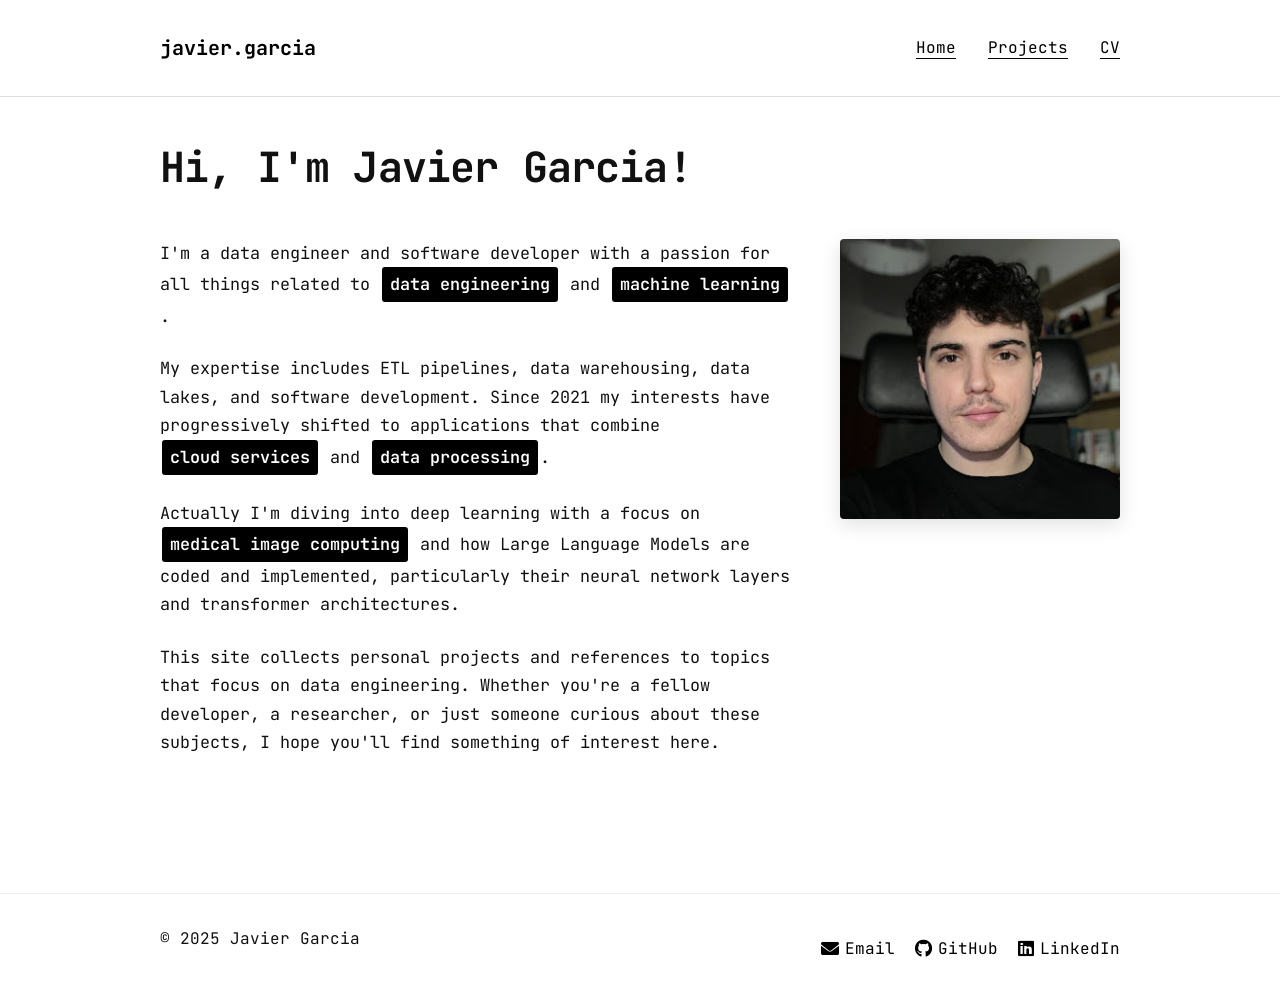
==== index.html @ fea22f30 "upgrades" ====
<!DOCTYPE html>
<html lang="en">
<head>
   <meta charset="UTF-8">
   <meta name="viewport" content="width=device-width, initial-scale=1.0">
   <title>Javier Garcia | Data Engineer & Developer</title>
   <link rel="stylesheet" href="styles.css">
   <link rel="stylesheet" href="https://cdnjs.cloudflare.com/ajax/libs/font-awesome/6.0.0-beta3/css/all.min.css">
   <link rel="preconnect" href="https://fonts.googleapis.com">
   <link rel="preconnect" href="https://fonts.gstatic.com" crossorigin>
   <link rel="icon" type="image/x-icon" href="favicon.ico">
   <link href="https://fonts.googleapis.com/css2?family=JetBrains+Mono:wght@400;700&display=swap" rel="stylesheet">
</head>
<body>
   <header>
       <div class="container">
           <div class="logo">
               <a href="index.html">javier.garcia</a>
           </div>
           <nav>
               <ul>
                   <li><a href="index.html">Home</a></li>
                   <li><a href="projects.html">Projects</a></li>
                   <li><a href="assets/JavierGarcia_CV.pdf">CV</a></li>
               </ul>
           </nav>
       </div>
   </header>
   
   <main>
      <div class="container">
         <section class="intro">
            <h1>Hi, I'm Javier Garcia!</h1>
            
            <div class="profile">
               <div class="profile-content">
                  <p>
                     I'm a data engineer and software developer with a 
                     passion for all things related to <span class="highlight">data 
                     engineering</span> and <span class="highlight">machine learning</span>.
                  </p>
                  
                  <p>
                     My expertise includes ETL pipelines, data 
                     warehousing, data lakes, and software development.
                     Since 2021 my interests have progressively
                     shifted to applications that combine <span class="highlight">cloud
                     services</span> and <span class="highlight">data processing</span>.
                  </p>
                  
                  <p>
                     Actually I'm diving into deep learning with a
                     focus on <span class="highlight">medical image computing</span> and how Large
                     Language Models are coded and implemented,
                     particularly their neural network layers and
                     transformer architectures.
                  </p>
                  
                  <p>
                     This site collects personal projects and
                     references to topics that focus on data
                     engineering. Whether you're a fellow developer, a
                     researcher, or just someone curious about these
                     subjects, I hope you'll find something of
                     interest here.
                  </p>
               </div>
               
               <div class="profile-image">
                  <img src="assets/img/unnamed.jpg" alt="Javier Garcia">
               </div>
            </div>
         </section>
      </div>
   </main>
   
   <footer>
       <div class="container">
           <div class="copyright">
               <p>&copy; 2025 Javier Garcia</p>
           </div>
           <div class="links">
               <a href="mailto:javiggv99@gmail.com"><i class="fa-solid fa-envelope"></i> Email</a>
               <a href="https://github.com/drtey" target="_blank"><i class="fab fa-github"></i> GitHub</a>
               <a href="https://linkedin.com/in/javi-gg" target="_blank"><i class="fab fa-linkedin"></i> LinkedIn</a>
           </div>
       </div>
   </footer>
</body>
</html>
---- styles.css ----
/* Core reset and typography */
* {
  margin: 0;
  padding: 0;
  box-sizing: border-box;
}

body {
  font-family: 'JetBrains Mono', monospace;
  line-height: 1.6;
  color: #111;
  background-color: #fff;
  min-height: 100vh;
  display: flex;
  flex-direction: column;
}

/* Layout containers */
.container {
  width: 90%;
  max-width: 1000px;
  margin: 0 auto;
  padding: 0 20px;
}

/* Header */
header {
  padding: 2rem 0;
  border-bottom: 1px solid #ddd;
}

header .container {
  display: flex;
  justify-content: space-between;
  align-items: center;
}

.logo a {
  font-size: 1.25rem;
  font-weight: 700;
  color: #000;
  text-decoration: none;
  border-bottom: none;
}

nav ul {
  display: flex;
  list-style: none;
  gap: 2rem;
}

/* Main content */
main {
  padding: 3rem 0;
  flex-grow: 1;
}

/* Typography */
h1 {
  font-size: 2.6rem;
  margin-bottom: 1.5rem;
  font-weight: 700;
  line-height: 1.1;
  letter-spacing: -0.02em;
}

h2 {
  font-size: 1.5rem;
  font-weight: 600;
  margin: 1.5rem 0 0.75rem;
  line-height: 1.3;
}

p {
  margin-bottom: 1.2rem;
}

a {
  color: #000;
  text-decoration: none;
  border-bottom: 1px solid #000;
}

a:hover {
  background-color: #f0f0f0;
}

/* Profile section */
.profile {
  display: flex;
  justify-content: space-between;
  align-items: flex-start;
  margin: 3rem 0 4rem;
  gap: 3rem;
}

.profile-content {
  flex: 1;
}

.profile-content p {
  margin-bottom: 1.5rem;
  font-size: 1.05rem;
  line-height: 1.7;
  max-width: 42rem;
}

.profile-image {
  width: 280px;
  height: 280px;
  border-radius: 4px;
  overflow: hidden;
  box-shadow: 0 6px 20px rgba(0,0,0,0.12);
  transition: all 0.3s ease;
}

.profile-image img {
  width: 100%;
  height: 100%;
  object-fit: cover;
}

/* Highlight elements */
.highlight {
  background: #000;
  color: #fff;
  padding: 3px 8px;
  font-weight: 600;
  border-radius: 3px;
  margin: 0 2px;
  display: inline-block;
  transition: all 0.2s ease;
}

/* Buttons */
.button {
  display: inline-block;
  padding: 10px 20px;
  background-color: #000;
  color: #fff;
  border: 1px solid #000;
  text-decoration: none;
  font-size: 14px;
  margin-right: 10px;
  transition: all 0.2s ease;
}

.button:hover {
  background-color: #333;
}

.button.secondary {
  background-color: #fff;
  color: #000;
}

.button.secondary:hover {
  background-color: #f5f5f5;
}

footer {
  padding: 2rem 0;
  border-top: 1px solid #eee;
  margin-top: auto;
  width: 100%;
  background-color: #fff;
}

footer .container {
  display: flex;
  justify-content: space-between;
  align-items: center;
}

footer .links {
  display: flex;
  gap: 20px;
}

footer .links a {
  display: flex;
  align-items: center;
  gap: 6px;
  border-bottom: none;
}

footer .links i {
  font-size: 18px;
}

/* Code blocks */
.code-block {
  background-color: #0a0e14;
  border-radius: 5px;
  margin: 20px 0;
  position: relative;
}

.code-block pre {
  padding: 15px;
  overflow-x: auto;
  color: #e6e6e6;
  font-family: 'JetBrains Mono', monospace;
  font-size: 14px;
}

.code-header {
  display: flex;
  justify-content: space-between;
  align-items: center;
  padding: 8px 15px;
  background-color: #141820;
  border-top-left-radius: 5px;
  border-top-right-radius: 5px;
  font-size: 14px;
  color: #a0a0a0;
}

.copy-button {
  background: transparent;
  border: none;
  color: #a0a0a0;
  cursor: pointer;
  padding: 2px 8px;
  font-size: 12px;
  border: 1px solid #2a2e35;
  border-radius: 3px;
  transition: all 0.2s ease;
}

.copy-button:hover {
  background: #2a2e35;
  color: #fff;
}

/* Syntax highlighting colors */
.comment { color: #608b4e; }
.keyword { color: #569cd6; }
.string { color: #ce9178; }
.number { color: #b5cea8; }
.function { color: #dcdcaa; }
.class { color: #4ec9b0; }
.variable { color: #9cdcfe; }
.operator { color: #d4d4d4; }
.import { color: #c586c0; }
.from { color: #c586c0; }
.parameter { color: #9cdcfe; }

/* Output display */
.output-block {
  background-color: #f5f5f5;
  border-radius: 5px;
  margin: 15px 0;
  padding: 10px 15px;
  border-left: 4px solid #2a2e35;
}

/* Image display */
.image-container {
  margin: 20px 0;
  text-align: center;
}

.image-container img {
  max-width: 100%;
  border-radius: 5px;
  box-shadow: 0 2px 10px rgba(0,0,0,0.1);
}

/* Section navigation */
.section-nav {
  margin: 30px 0;
  padding: 15px;
  background-color: #f7f7f7;
  border-radius: 5px;
}

.section-nav ul {
  list-style-type: none;
  margin-left: 20px;
}

.section-nav li {
  margin: 8px 0;
}

.navigation {
  margin-top: 20px;
  margin-bottom: 40px;
}

h3 {
  margin-top: 20px;
}

/* Responsive adjustments */
@media (max-width: 800px) {
  h1 {
    font-size: 2.2rem;
  }
  
  .profile {
    flex-direction: column-reverse;
    align-items: center;
    margin: 2rem 0;
  }
  
  .profile-content {
    padding-right: 0;
    text-align: center;
  }
  
  .profile-content p {
    text-align: left;
  }

  header .container {
    flex-direction: column;
    align-items: flex-start;
  }

  nav {
    margin-top: 1rem;
    width: 100%;
  }

  nav ul {
    width: 100%;
    justify-content: space-between;
  }
  
  /* Improved responsive footer */
  footer .container {
    flex-direction: column;
    text-align: center;
    gap: 15px;
  }
  
  footer .links {
    justify-content: center;
  }
}
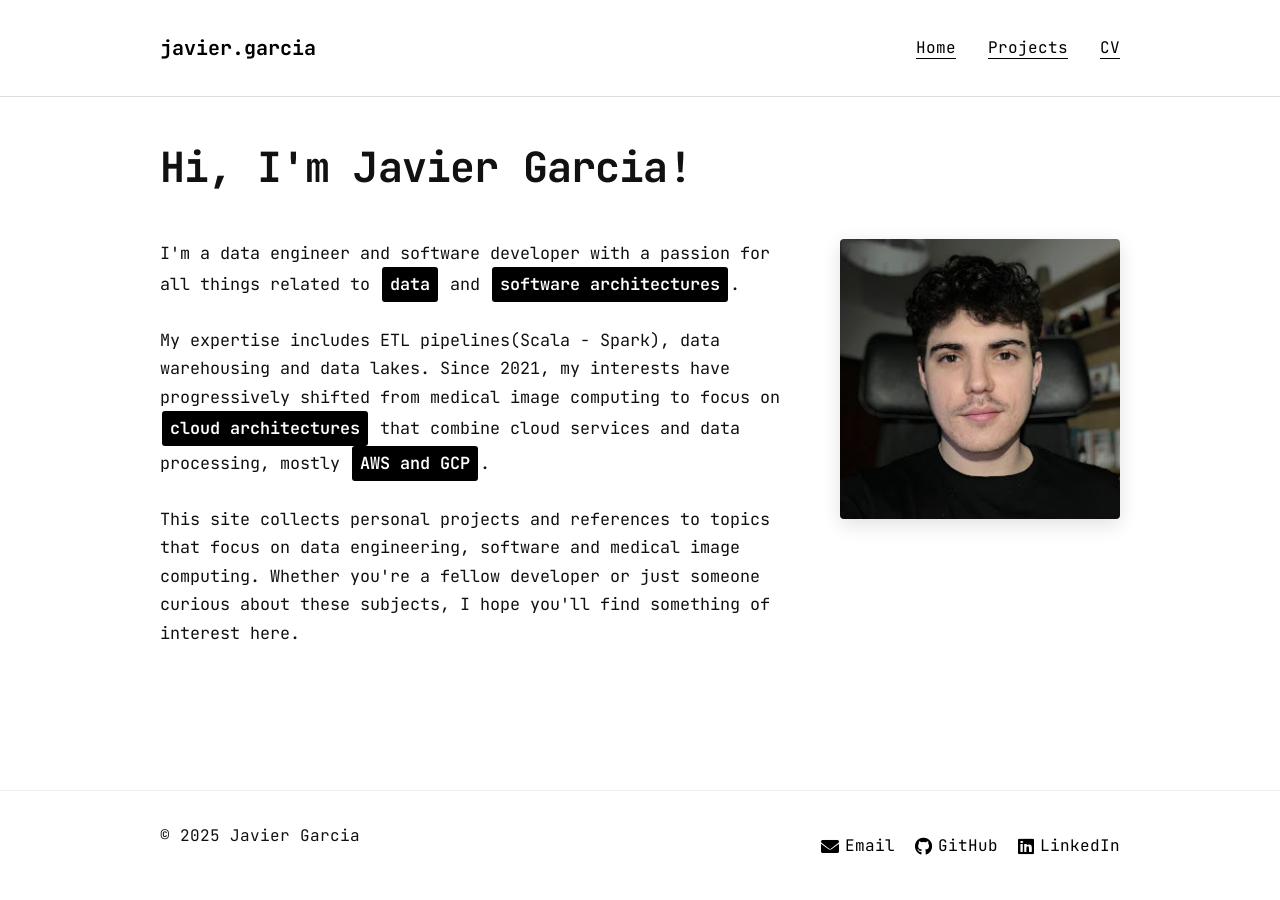
==== commit d4989eae: "2026 update" ====
--- a/index.html
+++ b/index.html
@@ -36,31 +36,20 @@
                <div class="profile-content">
                   <p>
                      I'm a data engineer and software developer with a 
-                     passion for all things related to <span class="highlight">data 
-                     engineering</span> and <span class="highlight">machine learning</span>.
+                     passion for all things related to <span class="highlight">data</span> and <span class="highlight">software architectures</span>.
                   </p>
                   
                   <p>
-                     My expertise includes ETL pipelines, data 
-                     warehousing, data lakes, and software development.
-                     Since 2021 my interests have progressively
-                     shifted to applications that combine <span class="highlight">cloud
-                     services</span> and <span class="highlight">data processing</span>.
-                  </p>
-                  
-                  <p>
-                     Actually I'm diving into deep learning with a
-                     focus on <span class="highlight">medical image computing</span> and how Large
-                     Language Models are coded and implemented,
-                     particularly their neural network layers and
-                     transformer architectures.
+                     My expertise includes ETL pipelines(Scala - Spark), data warehousing and data lakes. Since 2021, 
+                     my interests have progressively shifted from medical image computing to focus on <span class="highlight">cloud architectures
+                     </span> that combine cloud services and data processing, mostly <span class="highlight">AWS and GCP</span>.
                   </p>
                   
                   <p>
                      This site collects personal projects and
                      references to topics that focus on data
-                     engineering. Whether you're a fellow developer, a
-                     researcher, or just someone curious about these
+                     engineering, software and medical image computing. Whether you're a fellow developer
+                     or just someone curious about these
                      subjects, I hope you'll find something of
                      interest here.
                   </p>
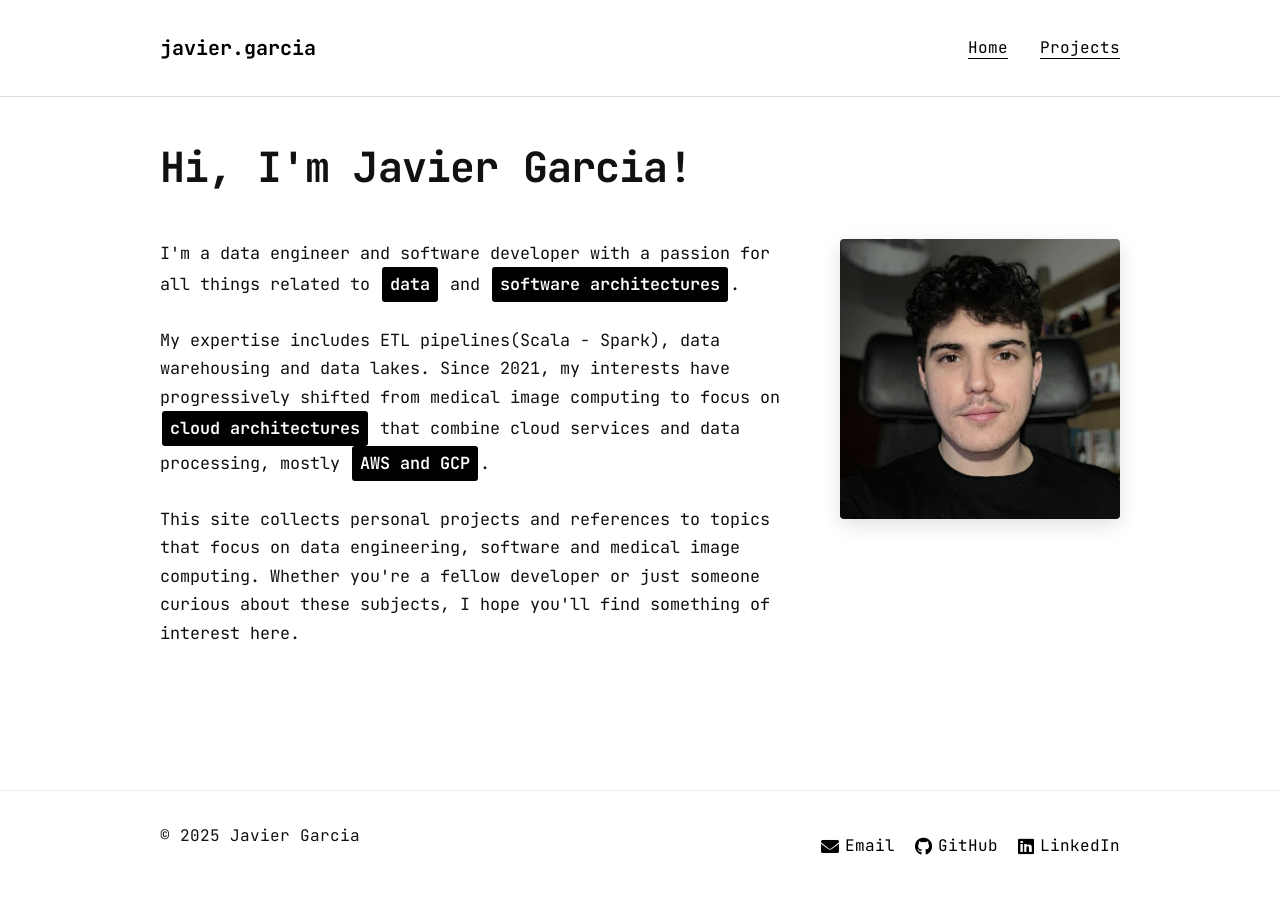
==== commit 0b9e0dfc: "Remove CV link from index.html Removed CV link from navigation menu" ====
--- a/index.html
+++ b/index.html
@@ -21,7 +21,6 @@
                <ul>
                    <li><a href="index.html">Home</a></li>
                    <li><a href="projects.html">Projects</a></li>
-                   <li><a href="assets/JavierGarcia_CV.pdf">CV</a></li>
                </ul>
            </nav>
        </div>
@@ -76,4 +75,4 @@
        </div>
    </footer>
 </body>
-</html>+</html>
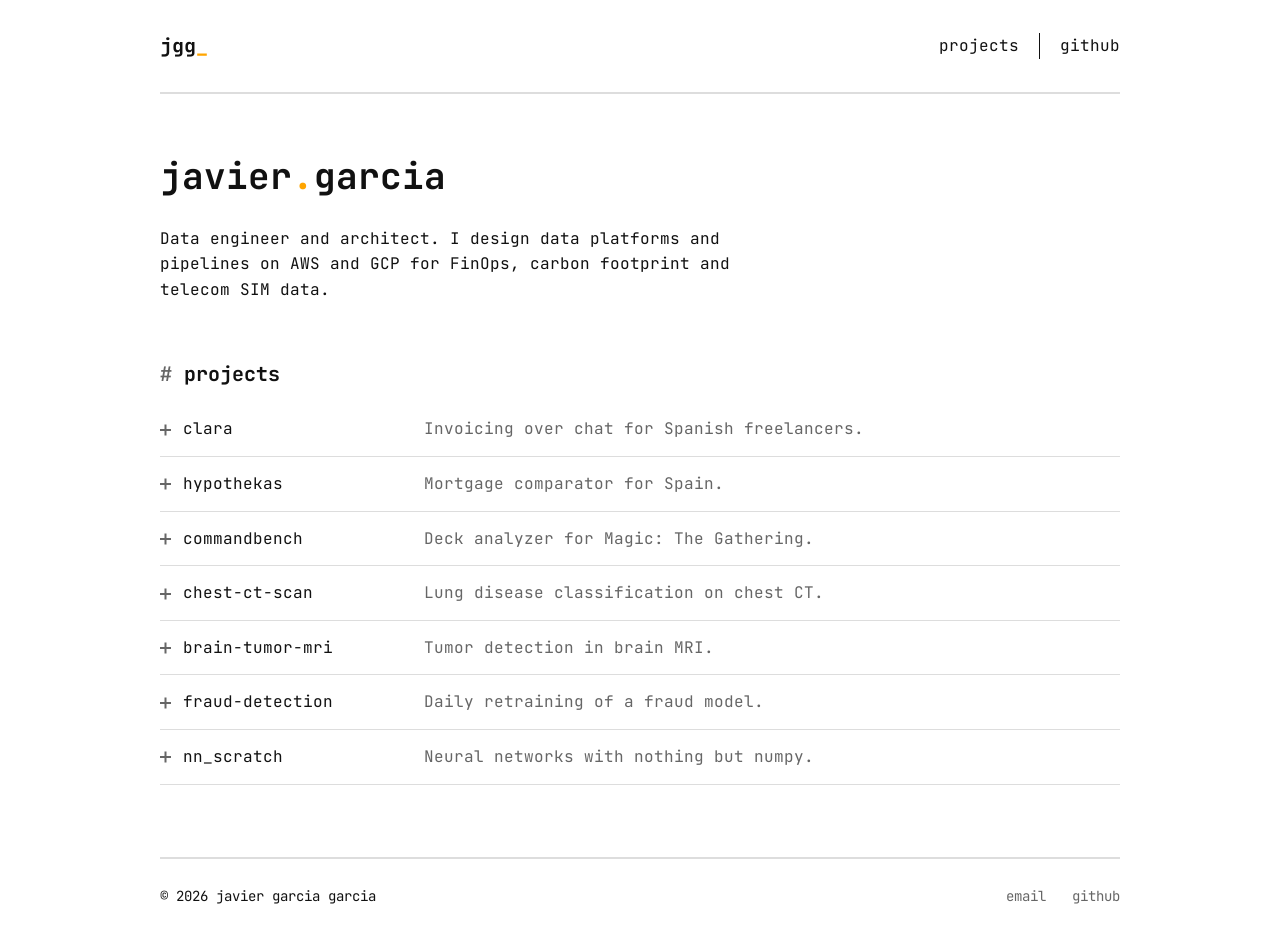
==== commit da232628: "Redesign portfolio with a minimal monospace style Single page with expandable projects (Clara, Hypot" ====
--- a/index.html
+++ b/index.html
@@ -1,78 +1,157 @@
 <!DOCTYPE html>
 <html lang="en">
 <head>
-   <meta charset="UTF-8">
-   <meta name="viewport" content="width=device-width, initial-scale=1.0">
-   <title>Javier Garcia | Data Engineer & Developer</title>
-   <link rel="stylesheet" href="styles.css">
-   <link rel="stylesheet" href="https://cdnjs.cloudflare.com/ajax/libs/font-awesome/6.0.0-beta3/css/all.min.css">
-   <link rel="preconnect" href="https://fonts.googleapis.com">
-   <link rel="preconnect" href="https://fonts.gstatic.com" crossorigin>
-   <link rel="icon" type="image/x-icon" href="favicon.ico">
-   <link href="https://fonts.googleapis.com/css2?family=JetBrains+Mono:wght@400;700&display=swap" rel="stylesheet">
+  <meta charset="UTF-8">
+  <meta name="viewport" content="width=device-width, initial-scale=1">
+  <meta name="description" content="Javier Garcia. Data engineer and architect: FinOps, carbon footprint and telecom SIM data.">
+  <title>javier.garcia</title>
+  <link rel="icon" type="image/png" href="favicon.ico">
+  <link rel="preconnect" href="https://fonts.googleapis.com">
+  <link rel="preconnect" href="https://fonts.gstatic.com" crossorigin>
+  <link href="https://fonts.googleapis.com/css2?family=JetBrains+Mono:wght@400;700&display=swap" rel="stylesheet">
+  <link rel="stylesheet" href="styles.css">
+  <script src="script.js" defer></script>
 </head>
 <body>
-   <header>
-       <div class="container">
-           <div class="logo">
-               <a href="index.html">javier.garcia</a>
-           </div>
-           <nav>
-               <ul>
-                   <li><a href="index.html">Home</a></li>
-                   <li><a href="projects.html">Projects</a></li>
-               </ul>
-           </nav>
-       </div>
-   </header>
-   
-   <main>
-      <div class="container">
-         <section class="intro">
-            <h1>Hi, I'm Javier Garcia!</h1>
-            
-            <div class="profile">
-               <div class="profile-content">
-                  <p>
-                     I'm a data engineer and software developer with a 
-                     passion for all things related to <span class="highlight">data</span> and <span class="highlight">software architectures</span>.
-                  </p>
-                  
-                  <p>
-                     My expertise includes ETL pipelines(Scala - Spark), data warehousing and data lakes. Since 2021, 
-                     my interests have progressively shifted from medical image computing to focus on <span class="highlight">cloud architectures
-                     </span> that combine cloud services and data processing, mostly <span class="highlight">AWS and GCP</span>.
-                  </p>
-                  
-                  <p>
-                     This site collects personal projects and
-                     references to topics that focus on data
-                     engineering, software and medical image computing. Whether you're a fellow developer
-                     or just someone curious about these
-                     subjects, I hope you'll find something of
-                     interest here.
-                  </p>
-               </div>
-               
-               <div class="profile-image">
-                  <img src="assets/img/unnamed.jpg" alt="Javier Garcia">
-               </div>
-            </div>
-         </section>
-      </div>
-   </main>
-   
-   <footer>
-       <div class="container">
-           <div class="copyright">
-               <p>&copy; 2025 Javier Garcia</p>
-           </div>
-           <div class="links">
-               <a href="mailto:javiggv99@gmail.com"><i class="fa-solid fa-envelope"></i> Email</a>
-               <a href="https://github.com/drtey" target="_blank"><i class="fab fa-github"></i> GitHub</a>
-               <a href="https://linkedin.com/in/javi-gg" target="_blank"><i class="fab fa-linkedin"></i> LinkedIn</a>
-           </div>
-       </div>
-   </footer>
+  <header>
+    <a class="logo" href="index.html">jgg<span>_</span></a>
+    <nav>
+      <a href="#projects">projects</a>
+      <a href="https://github.com/drtey">github</a>
+    </nav>
+  </header>
+
+  <main>
+    <section class="intro">
+      <h1>javier<span>.</span>garcia</h1>
+      <p>Data engineer and architect. I design data platforms and pipelines on AWS and GCP for FinOps, carbon footprint and telecom SIM data.</p>
+    </section>
+
+    <section id="projects">
+      <h2>projects</h2>
+
+      <details class="project">
+        <summary>
+          <span class="name"><i class="icon" aria-hidden="true"></i>clara</span>
+          <span class="desc">Invoicing over chat for Spanish freelancers.</span>
+        </summary>
+        <div class="body">
+          <p>Freelancers issue invoices over WhatsApp or Telegram, by text or voice. Clara logs expenses from a photo of the receipt, shows the quarter at a glance (Form 303 and 130) and exports the books to the accountant. Invoices are registered with Verifactu.</p>
+          <figure>
+            <img src="assets/img/clara.jpg" width="1600" height="881" alt="Clara landing page with a WhatsApp chat issuing an invoice" loading="lazy">
+            <figcaption>holaclara.es</figcaption>
+          </figure>
+          <p class="meta">2026</p>
+          <p class="links"><a href="https://holaclara.es/">site ↗</a> <span>source: private</span></p>
+        </div>
+      </details>
+
+      <details class="project">
+        <summary>
+          <span class="name"><i class="icon" aria-hidden="true"></i>hypothekas</span>
+          <span class="desc">Mortgage comparator for Spain.</span>
+        </summary>
+        <div class="body">
+          <p>Compares mortgages from the main Spanish banks. It works out the monthly payment with the current Euribor for fixed, variable and mixed rates, adds the purchase costs and taxes of each province, and shows the housing aid programs available. It is free and you don't need an account.</p>
+          <figure>
+            <img src="assets/img/hypothekas.jpg" width="1161" height="2000" alt="Hypothekas: mortgage calculator, best offers, purchase costs, housing aid and other banks" loading="lazy">
+            <figcaption>hypothekas.com</figcaption>
+          </figure>
+          <p class="meta">since 2025</p>
+          <p class="links"><a href="https://hypothekas.com/">site ↗</a></p>
+        </div>
+      </details>
+
+      <details class="project">
+        <summary>
+          <span class="name"><i class="icon" aria-hidden="true"></i>commandbench</span>
+          <span class="desc">Deck analyzer for Magic: The Gathering.</span>
+        </summary>
+        <div class="body">
+          <p>Magic: The Gathering is a card game where every player builds their own deck. You paste a deck list or a link, and CommandBench tells you how strong the deck is, what strategy it plays, which card combos it has and which cards you could swap. The suggestions come from what other players put in their public decks.</p>
+          <figure>
+            <img src="assets/img/commandbench.jpg" width="1280" height="800" alt="CommandBench home: a text box to paste a decklist" loading="lazy">
+            <figcaption>commandbench.com</figcaption>
+          </figure>
+          <p class="meta">2026</p>
+          <p class="links"><a href="https://commandbench.com">site ↗</a></p>
+        </div>
+      </details>
+
+      <details class="project">
+        <summary>
+          <span class="name"><i class="icon" aria-hidden="true"></i>chest-ct-scan</span>
+          <span class="desc">Lung disease classification on chest CT.</span>
+        </summary>
+        <div class="body">
+          <p>A fine-tuned ResNet-50 that sorts chest CT scans into four classes: adenocarcinoma, large cell carcinoma, squamous cell carcinoma and normal. The images get CLAHE histogram equalization and heavy augmentation, and training uses Adam with ReduceLROnPlateau.</p>
+          <figure>
+            <img src="assets/img/lung.png" width="1283" height="490" alt="CT slices from the four lung classes" loading="lazy">
+            <figcaption>samples from the four classes</figcaption>
+          </figure>
+          <figure>
+            <img src="assets/img/loss.png" width="1189" height="390" alt="Training and validation loss and accuracy over epochs" loading="lazy">
+            <figcaption>loss and accuracy over epochs</figcaption>
+          </figure>
+          <p class="meta">2024 · python · pytorch · torchvision · opencv</p>
+          <p class="links"><a href="ct_scan.html">full write-up →</a> <a href="https://github.com/drtey/chest-CT-Scan">github ↗</a></p>
+        </div>
+      </details>
+
+      <details class="project">
+        <summary>
+          <span class="name"><i class="icon" aria-hidden="true"></i>brain-tumor-mri</span>
+          <span class="desc">Tumor detection in brain MRI.</span>
+        </summary>
+        <div class="body">
+          <p>A small LeNet-style CNN that tells MRI slices with a tumor from healthy ones. Images are resized to 128×128 and the network outputs the probability of a tumor.</p>
+          <figure>
+            <img src="assets/img/prd.png" width="1291" height="736" alt="Model predictions over the MRI test set" loading="lazy">
+            <figcaption>predictions on the test set</figcaption>
+          </figure>
+          <p class="meta">2023 · python · pytorch · opencv · numpy</p>
+          <p class="links"><a href="brain_tumor_mri.html">full write-up →</a> <a href="https://github.com/drtey/Brain-Tumor-MRI">github ↗</a></p>
+        </div>
+      </details>
+
+      <details class="project">
+        <summary>
+          <span class="name"><i class="icon" aria-hidden="true"></i>fraud-detection</span>
+          <span class="desc">Daily retraining of a fraud model.</span>
+        </summary>
+        <div class="body">
+          <p>Airflow DAG that retrains an XGBoost fraud detector every night on fresh transactions from Kafka, tracks runs in MLflow and serves the model from a separate inference container. Everything runs in Docker Compose.</p>
+<pre><code>with DAG('fraud_detection_training',
+         schedule_interval='0 3 * * *',
+         catchup=False) as dag:
+    validate_environment &gt;&gt; training_task &gt;&gt; cleanup_task</code></pre>
+          <p class="meta">2025 · airflow · xgboost · mlflow · kafka · docker</p>
+          <p class="links"><a href="https://github.com/drtey/fraud-detection">github ↗</a></p>
+        </div>
+      </details>
+
+      <details class="project">
+        <summary>
+          <span class="name"><i class="icon" aria-hidden="true"></i>nn_scratch</span>
+          <span class="desc">Neural networks with nothing but numpy.</span>
+        </summary>
+        <div class="body">
+          <p>Notebooks where I build a neural network step by step, starting with a single neuron and ending with backpropagation and gradient descent.</p>
+          <figure>
+            <img src="assets/img/nn/network.jpg" width="1200" height="917" alt="Hand-drawn two-layer network with ReLU and softmax" loading="lazy">
+            <figcaption>one of the hand-drawn diagrams from the notebooks</figcaption>
+          </figure>
+          <p class="meta">2024 · python · numpy · jupyter</p>
+          <p class="links"><a href="nn_scratch.html">full write-up →</a> <a href="https://github.com/drtey/nn_scratch">github ↗</a></p>
+        </div>
+      </details>
+    </section>
+  </main>
+
+  <footer>
+    <span>© 2026 javier garcia garcia</span>
+    <a href="mailto:javiggv99@gmail.com">email</a>
+    <a href="https://github.com/drtey">github</a>
+  </footer>
 </body>
 </html>
--- a/styles.css
+++ b/styles.css
@@ -1,342 +1,156 @@
-/* Core reset and typography */
-* {
-  margin: 0;
-  padding: 0;
-  box-sizing: border-box;
+:root {
+  --fg: #111;
+  --bg: #fff;
+  --muted: #666;
+  --line: #ddd;
+  --code-bg: #f6f6f6;
+  --accent: orange;
+  --ease: cubic-bezier(.2, .7, .2, 1);
+  color: var(--fg);
+  background: var(--bg);
+  font-family: 'JetBrains Mono', ui-monospace, Menlo, monospace;
+  font-size: 16px;
+}
+@media (prefers-color-scheme: dark) {
+  :root { --fg: #e6e6e6; --bg: #0d0d0d; --muted: #8a8a8a; --line: #2a2a2a; --code-bg: #161616; }
+}
+* { box-sizing: border-box; }
+body { max-width: 1040px; margin: 0 auto; padding: 0 40px; background: var(--bg); line-height: 1.6; }
+::selection { background: var(--accent); color: #111; }
+a { color: inherit; text-underline-offset: 4px; text-decoration-color: var(--muted); transition: color .2s, text-decoration-color .2s; }
+a:hover { color: var(--accent); text-decoration-color: var(--accent); }
+a:focus-visible, summary:focus-visible { outline: 2px solid var(--fg); outline-offset: 4px; }
+
+header { display: flex; align-items: center; justify-content: space-between; padding: 30px 0; border-bottom: 2px solid var(--line); }
+.logo { font-weight: bold; text-decoration: none; font-size: 20px; }
+.logo span, h1 span { color: var(--accent); }
+.logo span { animation: blink 1.1s steps(1) infinite; }
+@keyframes blink { 50% { opacity: 0; } }
+nav { display: flex; gap: 20px; }
+nav a + a { border-left: 1px solid var(--fg); padding-left: 20px; }
+
+/* underline that draws in from the left */
+nav a, footer a {
+  text-decoration: none;
+  background: linear-gradient(currentColor, currentColor) 0 100% / 0 1px no-repeat;
+  transition: color .2s, background-size .3s var(--ease);
+}
+nav a + a { background-position: 20px 100%; }
+nav a:hover, footer a:hover { background-size: 100% 1px; }
+nav a + a:hover { background-size: calc(100% - 20px) 1px; }
+
+.intro { padding: 54px 0 24px; }
+h1 { font-size: clamp(28px, 4vw, 36px); margin: 0 0 20px; }
+.intro p { margin: 0; max-width: 640px; }
+
+section { padding-top: 32px; }
+h2 { font-size: 20px; margin: 0 0 12px; }
+h2::before { content: '# '; color: var(--muted); }
+
+.project { border-bottom: 1px solid var(--line); }
+.project summary { display: flex; gap: 24px; padding: 14px 0; cursor: pointer; list-style: none; user-select: none; -webkit-tap-highlight-color: transparent; }
+.project summary::-webkit-details-marker { display: none; }
+.project .name { flex: 0 0 240px; transition: color .2s, transform .2s var(--ease); }
+.project .icon { position: relative; display: inline-block; width: 11px; height: 11px; margin-right: 12px; vertical-align: -1px; color: var(--muted); transition: transform .45s var(--ease), color .2s; }
+.project .icon::before, .project .icon::after { content: ''; position: absolute; left: 0; top: 50%; width: 100%; height: 2px; margin-top: -1px; background: currentColor; transition: transform .45s var(--ease); }
+.project .icon::after { transform: rotate(90deg); }
+.project summary:hover .icon { color: var(--accent); transform: rotate(90deg); }
+.project[open]:not(.closing) .icon { color: var(--accent); transform: rotate(180deg); }
+.project[open]:not(.closing) .icon::after { transform: rotate(0deg) scaleX(0); }
+.project summary:hover .name { color: var(--accent); transform: translateX(4px); }
+.project summary:active .name { transform: translateX(2px); }
+.project .desc { color: var(--muted); transition: color .2s; }
+.project summary:hover .desc { color: var(--fg); }
+.project .body { padding-left: 264px; overflow: hidden; }
+.project .body > p { margin: 0 0 16px; }
+.project .body > :last-child { margin-bottom: 24px; }
+
+figure { margin: 0 0 16px; }
+figure img { display: block; width: 100%; height: auto; border: 1px solid var(--line); background: var(--code-bg); }
+figcaption { color: var(--muted); font-size: 12px; margin-top: 6px; }
+pre { margin: 0 0 16px; padding: 16px; background: var(--code-bg); border: 1px solid var(--line); overflow-x: auto; font: inherit; font-size: 13px; line-height: 1.55; }
+.meta { color: var(--muted); font-size: 13px; }
+.links { display: flex; gap: 20px; font-size: 14px; }
+.links span { color: var(--muted); }
+
+/* project write-ups (ct_scan.html, brain_tumor_mri.html) */
+.project-content, #project-header { padding-top: 54px; }
+.project-content > p:first-of-type, .project-meta { color: var(--muted); font-size: 14px; }
+.project-meta p { margin: 0; }
+.project-meta strong { font-weight: normal; color: var(--fg); }
+.project-content h2, main section h2 { margin-top: 40px; }
+#project-header h2, .intro + section h2, #projects h2 { margin-top: 0; }
+h3 { font-size: 16px; margin: 28px 0 8px; }
+.project-links, .navigation { display: flex; flex-wrap: wrap; gap: 12px; margin: 24px 0; }
+.button { display: inline-block; padding: 8px 14px; border: 1px solid var(--fg); background: var(--fg); color: var(--bg); text-decoration: none; font-size: 14px; transition: background .2s, color .2s, border-color .2s; }
+.button:hover { background: var(--accent); border-color: var(--accent); color: #111; }
+.button.secondary { background: none; color: var(--fg); border-color: var(--line); }
+.button.secondary:hover { border-color: var(--accent); color: var(--accent); }
+.section-nav { border: 1px solid var(--line); padding: 16px 20px; margin: 24px 0; font-size: 14px; }
+.section-nav h3 { margin: 0 0 8px; color: var(--muted); font-weight: normal; }
+.section-nav ul { list-style: none; padding-left: 0; margin: 0; }
+.section-nav ul ul { padding-left: 2ch; }
+.section-nav a { text-decoration: none; }
+.image-container { margin: 20px 0; }
+.image-container img { display: block; max-width: 100%; height: auto; margin: 0 auto 8px; border: 1px solid var(--line); background: #fff; }
+.image-container p, .image-caption { color: var(--muted); font-size: 12px; margin: 6px 0 0; }
+.code-block { margin: 16px 0; border: 1px solid var(--line); }
+.code-block pre { margin: 0; border: 0; }
+.code-header { display: flex; justify-content: space-between; align-items: center; padding: 6px 12px; border-bottom: 1px solid var(--line); color: var(--muted); font-size: 12px; }
+.copy-button { font: inherit; font-size: 12px; color: var(--muted); background: none; border: 1px solid var(--line); padding: 2px 10px; cursor: pointer; transition: color .2s, border-color .2s; }
+.copy-button:hover { color: var(--accent); border-color: var(--accent); }
+.output-block { margin: 12px 0; padding: 12px 16px; border-left: 2px solid var(--accent); background: var(--code-bg); font-size: 13px; }
+.output-block p { margin: 0; white-space: pre; }
+.keyword, .import, .from { color: var(--accent); }
+.comment { color: var(--muted); }
+.function, .class { font-weight: bold; }
+
+footer { display: flex; gap: 26px; border-top: 2px solid var(--line); margin-top: 72px; padding: 26px 0; font-size: 14px; color: var(--muted); }
+footer > span { margin-right: auto; color: var(--fg); }
+footer a:hover { color: var(--fg); }
+
+@media (max-width: 720px) {
+  body { padding: 0 16px; }
+  header { padding: 22px 0; }
+  .intro { padding: 36px 0 12px; }
+  .project summary { flex-direction: column; gap: 2px; }
+  .project .name { flex: none; }
+  .project .body { padding-left: 0; }
+  footer { margin-top: 42px; flex-wrap: wrap; gap: 20px; }
+  footer > span { width: 100%; }
 }
 
-body {
-  font-family: 'JetBrains Mono', monospace;
-  line-height: 1.6;
-  color: #111;
-  background-color: #fff;
-  min-height: 100vh;
-  display: flex;
-  flex-direction: column;
+@media (prefers-reduced-motion: no-preference) {
+  html { scroll-behavior: smooth; }
+
+  @keyframes rise { from { opacity: 0; transform: translateY(8px); } }
+
+  /* page load: content settles in top to bottom */
+  header, .intro, #projects h2, .project, footer { animation: rise .6s var(--ease) both; }
+  .intro { animation-delay: .06s; }
+  #projects h2 { animation-delay: .12s; }
+  .project:nth-of-type(1) { animation-delay: .16s; }
+  .project:nth-of-type(2) { animation-delay: .20s; }
+  .project:nth-of-type(3) { animation-delay: .24s; }
+  .project:nth-of-type(4) { animation-delay: .28s; }
+  .project:nth-of-type(5) { animation-delay: .32s; }
+  .project:nth-of-type(6) { animation-delay: .36s; }
+  .project:nth-of-type(7) { animation-delay: .40s; }
+  footer { animation-delay: .44s; }
+
+  /* opening a project: its contents follow the height in a short cascade */
+  .project.opening .body > * { animation: rise .45s var(--ease) both; }
+  .project.opening .body > :nth-child(2) { animation-delay: .05s; }
+  .project.opening .body > :nth-child(3) { animation-delay: .10s; }
+  .project.opening .body > :nth-child(4) { animation-delay: .15s; }
+  .project.opening .body > :nth-child(5) { animation-delay: .20s; }
+
+  @keyframes pop-open { 40% { scale: 1.45; } }
+  @keyframes pop-close { 40% { scale: 1.45; } }
+  .project.opening .icon { animation: pop-open .4s var(--ease); }
+  .project.closing .icon { animation: pop-close .4s var(--ease); }
+
+  .js figure img { opacity: 0; transition: opacity .5s var(--ease); }
+  .js figure img.loaded { opacity: 1; }
 }
-
-/* Layout containers */
-.container {
-  width: 90%;
-  max-width: 1000px;
-  margin: 0 auto;
-  padding: 0 20px;
-}
-
-/* Header */
-header {
-  padding: 2rem 0;
-  border-bottom: 1px solid #ddd;
-}
-
-header .container {
-  display: flex;
-  justify-content: space-between;
-  align-items: center;
-}
-
-.logo a {
-  font-size: 1.25rem;
-  font-weight: 700;
-  color: #000;
-  text-decoration: none;
-  border-bottom: none;
-}
-
-nav ul {
-  display: flex;
-  list-style: none;
-  gap: 2rem;
-}
-
-/* Main content */
-main {
-  padding: 3rem 0;
-  flex-grow: 1;
-}
-
-/* Typography */
-h1 {
-  font-size: 2.6rem;
-  margin-bottom: 1.5rem;
-  font-weight: 700;
-  line-height: 1.1;
-  letter-spacing: -0.02em;
-}
-
-h2 {
-  font-size: 1.5rem;
-  font-weight: 600;
-  margin: 1.5rem 0 0.75rem;
-  line-height: 1.3;
-}
-
-p {
-  margin-bottom: 1.2rem;
-}
-
-a {
-  color: #000;
-  text-decoration: none;
-  border-bottom: 1px solid #000;
-}
-
-a:hover {
-  background-color: #f0f0f0;
-}
-
-/* Profile section */
-.profile {
-  display: flex;
-  justify-content: space-between;
-  align-items: flex-start;
-  margin: 3rem 0 4rem;
-  gap: 3rem;
-}
-
-.profile-content {
-  flex: 1;
-}
-
-.profile-content p {
-  margin-bottom: 1.5rem;
-  font-size: 1.05rem;
-  line-height: 1.7;
-  max-width: 42rem;
-}
-
-.profile-image {
-  width: 280px;
-  height: 280px;
-  border-radius: 4px;
-  overflow: hidden;
-  box-shadow: 0 6px 20px rgba(0,0,0,0.12);
-  transition: all 0.3s ease;
-}
-
-.profile-image img {
-  width: 100%;
-  height: 100%;
-  object-fit: cover;
-}
-
-/* Highlight elements */
-.highlight {
-  background: #000;
-  color: #fff;
-  padding: 3px 8px;
-  font-weight: 600;
-  border-radius: 3px;
-  margin: 0 2px;
-  display: inline-block;
-  transition: all 0.2s ease;
-}
-
-/* Buttons */
-.button {
-  display: inline-block;
-  padding: 10px 20px;
-  background-color: #000;
-  color: #fff;
-  border: 1px solid #000;
-  text-decoration: none;
-  font-size: 14px;
-  margin-right: 10px;
-  transition: all 0.2s ease;
-}
-
-.button:hover {
-  background-color: #333;
-}
-
-.button.secondary {
-  background-color: #fff;
-  color: #000;
-}
-
-.button.secondary:hover {
-  background-color: #f5f5f5;
-}
-
-footer {
-  padding: 2rem 0;
-  border-top: 1px solid #eee;
-  margin-top: auto;
-  width: 100%;
-  background-color: #fff;
-}
-
-footer .container {
-  display: flex;
-  justify-content: space-between;
-  align-items: center;
-}
-
-footer .links {
-  display: flex;
-  gap: 20px;
-}
-
-footer .links a {
-  display: flex;
-  align-items: center;
-  gap: 6px;
-  border-bottom: none;
-}
-
-footer .links i {
-  font-size: 18px;
-}
-
-/* Code blocks */
-.code-block {
-  background-color: #0a0e14;
-  border-radius: 5px;
-  margin: 20px 0;
-  position: relative;
-}
-
-.code-block pre {
-  padding: 15px;
-  overflow-x: auto;
-  color: #e6e6e6;
-  font-family: 'JetBrains Mono', monospace;
-  font-size: 14px;
-}
-
-.code-header {
-  display: flex;
-  justify-content: space-between;
-  align-items: center;
-  padding: 8px 15px;
-  background-color: #141820;
-  border-top-left-radius: 5px;
-  border-top-right-radius: 5px;
-  font-size: 14px;
-  color: #a0a0a0;
-}
-
-.copy-button {
-  background: transparent;
-  border: none;
-  color: #a0a0a0;
-  cursor: pointer;
-  padding: 2px 8px;
-  font-size: 12px;
-  border: 1px solid #2a2e35;
-  border-radius: 3px;
-  transition: all 0.2s ease;
-}
-
-.copy-button:hover {
-  background: #2a2e35;
-  color: #fff;
-}
-
-/* Syntax highlighting colors */
-.comment { color: #608b4e; }
-.keyword { color: #569cd6; }
-.string { color: #ce9178; }
-.number { color: #b5cea8; }
-.function { color: #dcdcaa; }
-.class { color: #4ec9b0; }
-.variable { color: #9cdcfe; }
-.operator { color: #d4d4d4; }
-.import { color: #c586c0; }
-.from { color: #c586c0; }
-.parameter { color: #9cdcfe; }
-
-/* Output display */
-.output-block {
-  background-color: #f5f5f5;
-  border-radius: 5px;
-  margin: 15px 0;
-  padding: 10px 15px;
-  border-left: 4px solid #2a2e35;
-}
-
-/* Image display */
-.image-container {
-  margin: 20px 0;
-  text-align: center;
-}
-
-.image-container img {
-  max-width: 100%;
-  border-radius: 5px;
-  box-shadow: 0 2px 10px rgba(0,0,0,0.1);
-}
-
-/* Section navigation */
-.section-nav {
-  margin: 30px 0;
-  padding: 15px;
-  background-color: #f7f7f7;
-  border-radius: 5px;
-}
-
-.section-nav ul {
-  list-style-type: none;
-  margin-left: 20px;
-}
-
-.section-nav li {
-  margin: 8px 0;
-}
-
-.navigation {
-  margin-top: 20px;
-  margin-bottom: 40px;
-}
-
-h3 {
-  margin-top: 20px;
-}
-
-/* Responsive adjustments */
-@media (max-width: 800px) {
-  h1 {
-    font-size: 2.2rem;
-  }
-  
-  .profile {
-    flex-direction: column-reverse;
-    align-items: center;
-    margin: 2rem 0;
-  }
-  
-  .profile-content {
-    padding-right: 0;
-    text-align: center;
-  }
-  
-  .profile-content p {
-    text-align: left;
-  }
-
-  header .container {
-    flex-direction: column;
-    align-items: flex-start;
-  }
-
-  nav {
-    margin-top: 1rem;
-    width: 100%;
-  }
-
-  nav ul {
-    width: 100%;
-    justify-content: space-between;
-  }
-  
-  /* Improved responsive footer */
-  footer .container {
-    flex-direction: column;
-    text-align: center;
-    gap: 15px;
-  }
-  
-  footer .links {
-    justify-content: center;
-  }
-}+@media (prefers-reduced-motion: reduce) { .logo span { animation: none; } }
